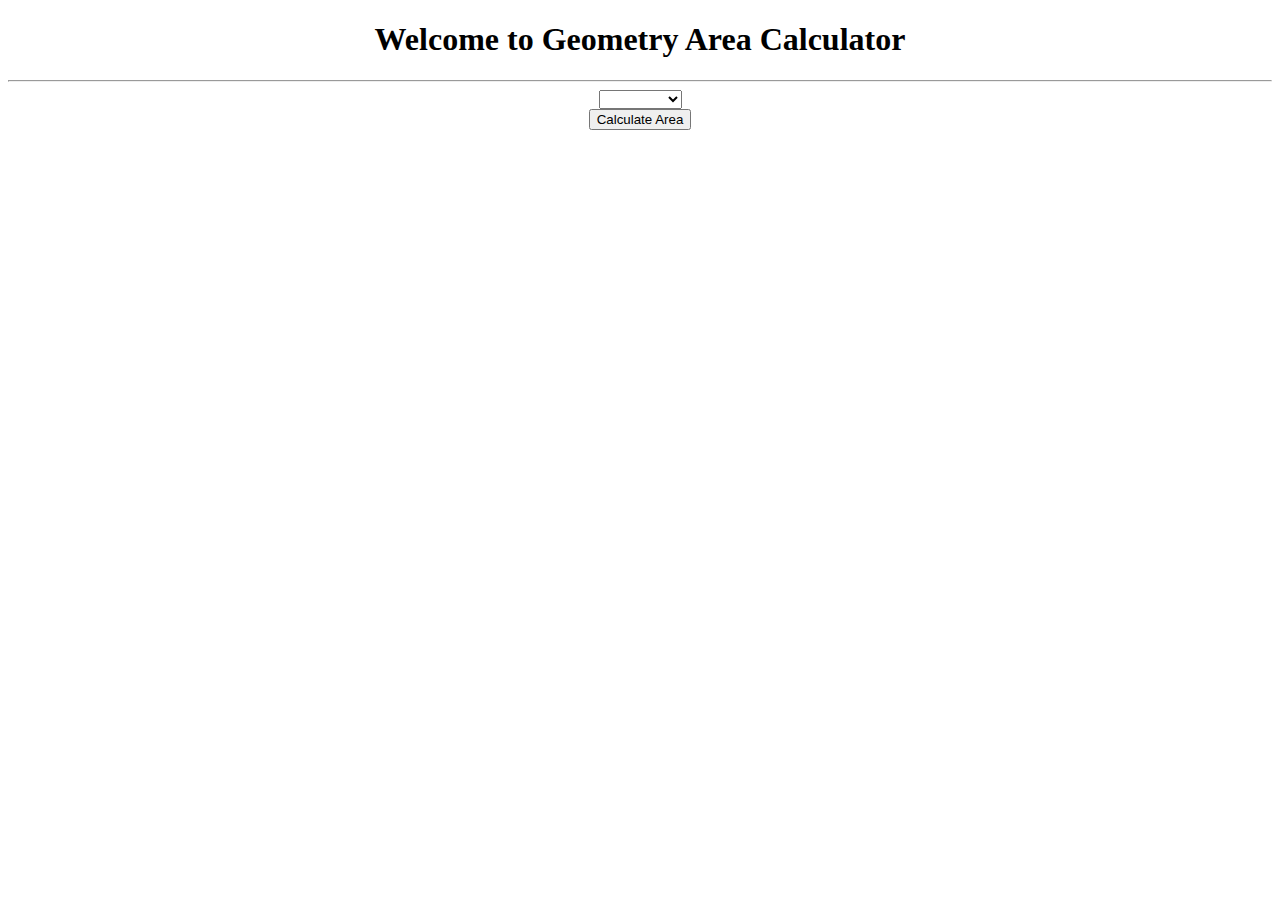
==== project.html @ 10c7d244 "updating html" ====
<!DOCTYPE html>
<html lang="en">
<head>
    <meta charset="UTF-8">
    <meta name="viewport" content="width=device-width, initial-scale=1.0">
    <link rel="stylesheet" href="styles/style.css">
    <title>Geometry Calculator</title>
</head>
<body>
    <header>
        <h1>Welcome to Geometry Area Calculator</h1>
        <hr/>
    </header>
    <main>

        <select id="shapeSelect" onchange="filterShapes(geometryDeets)">
            <option value="none"></option>
            <option value="rectangle">Rectangle</option>
            <option value="circle">Circle</option>
            <option value="triangle">Triangle</option>
        </select>
        <div id="geometry">
        
        </div>
        
        <button onclick="calculateArea()">Calculate Area</button>
        
        <div id="result"></div>
    </main>
    <footer>

    </footer>
    <script src="scripts/project_main.js"></script>
</body>
</html>
---- styles/style.css ----
body{
    text-align: center;
}
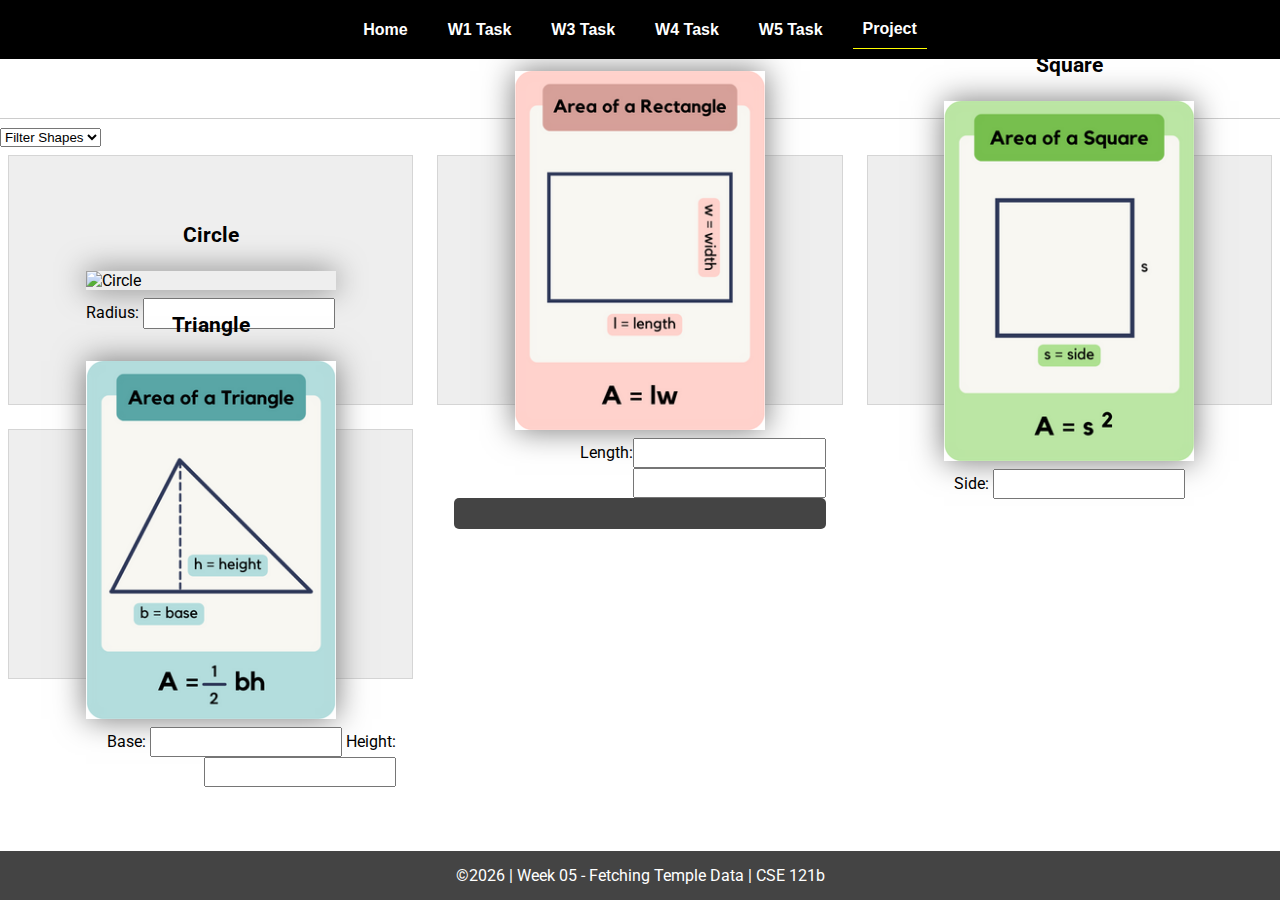
==== commit 72e7c11e: "JSON" ====
--- a/project.html
+++ b/project.html
@@ -1,35 +1,54 @@
 <!DOCTYPE html>
 <html lang="en">
+
 <head>
-    <meta charset="UTF-8">
-    <meta name="viewport" content="width=device-width, initial-scale=1.0">
-    <link rel="stylesheet" href="styles/style.css">
-    <title>Geometry Calculator</title>
+  <meta charset="UTF-8">
+  <meta name="viewport" content="width=device-width, initial-scale=1.0">
+  <title>CSE 121b | W05: Programming Tasks</title>
+  <link rel="preconnect" href="https://fonts.googleapis.com">
+  <link rel="preconnect" href="https://fonts.gstatic.com" crossorigin>
+  <link href="https://fonts.googleapis.com/css2?family=Roboto:wght@400;600&display=swap"
+    rel="stylesheet">
+  <link rel="stylesheet" href="styles/style.css">
 </head>
+
 <body>
-    <header>
-        <h1>Welcome to Geometry Area Calculator</h1>
-        <hr/>
-    </header>
-    <main>
+  <nav>
+    <ul id="menu">
+      <li><a id="toggleMenu">&equiv;</a></li>
+      <li><a href="index.html">Home</a></li>
+      <li><a href="w01-task.html">W1 Task</a></li>
+      <li><a href="w03-task.html">W3 Task</a></li>
+      <li><a href="w04-task.html">W4 Task</a></li>
+      <li><a href="w05-task.html">W5 Task</a></li>
+      <li><a href="project.html" class="active">Project</a></li>
+    </ul>
+  </nav>
+  <main id="gridly">
+    <h1>Area Calculator</h1>
+    <!-- <h2>Fetch(): Some Latter-day Temples</h2> -->
 
-        <select id="shapeSelect" onchange="filterShapes(geometryDeets)">
-            <option value="none"></option>
-            <option value="rectangle">Rectangle</option>
-            <option value="circle">Circle</option>
-            <option value="triangle">Triangle</option>
-        </select>
-        <div id="geometry">
-        
-        </div>
-        
-        <button onclick="calculateArea()">Calculate Area</button>
-        
-        <div id="result"></div>
-    </main>
-    <footer>
+    <select id="filtered" title="Choose a data filter.">
+      <option value="" disabled selected>Filter Shapes</option>
+      <option value="rectangle">Rectangle</option>
+      <option value="circle">Circle</option>
+      <option value="square">Square</option>
+      <option value="triangle">Triangle</option>
+    </select>
 
-    </footer>
-    <script src="scripts/project_main.js"></script>
+    <div id="geometry">
+    </div>
+  </main>
+
+
+  <footer>
+    &copy;<span id="year"></span> | Week 05 - Fetching Temple Data | CSE 121b
+  </footer>
+  <script src="scripts/main.js"></script>
+  <script>
+    document.getElementById("year").innerHTML = new Date().getFullYear();
+  </script>
+  <script src="scripts/project_main.js"></script>
 </body>
+
 </html>--- a/styles/style.css
+++ b/styles/style.css
@@ -1,3 +1,315 @@
-body{
-    text-align: center;
+/* Universal Selector */
+* {
+    margin: 0;
+    padding: 0;
+    box-sizing: border-box;
+}
+
+/* HTML Selectors */
+body {
+    font-family: 'Roboto', Helvetica, sans-serif;
+}
+
+nav {
+    background-color: black;
+    width: 100%;
+    position: fixed;
+    top: 0;
+}
+
+nav ul {
+    display: flex;
+    flex-direction: column;
+    align-items: center;
+    max-width: -moz-fit-content;
+    max-width: fit-content;
+    margin: 0 auto;
+}
+
+nav ul li {
+    flex: 1 1 auto;
+}
+
+nav ul li:first-child {
+    display: block;
+    font-size: 2rem;
+}
+
+nav ul li:first-child a {
+    padding: 1px 10px;
+}
+
+nav ul li {
+    display: none;
+    list-style: none;
+    margin: 10px;
+}
+
+nav ul li a {
+    display: block;
+    padding: 10px;
+    text-decoration: none;
+    font-weight: 600;
+    color: white;
+    text-align: center;
+    font-family: 'Arial Narrow', Arial, sans-serif;
+}
+
+nav ul li a:hover {
+    background-color: #efefef;
+    color: black;
+}
+
+h1,
+h2 {
+    text-align: center;
+    margin: 1rem 0 .5rem;
+}
+
+h1 {
+    border-bottom: 1px solid #ccc;
+}
+
+#gridly h1 {
+    margin-top: 80px;
+}
+
+h2 {
+    font-size: 1.5rem;
+    color: navy;
+    text-align: center;
+    margin-top: 25px;
+}
+
+h3 {
+    font-size: 1.3rem;
+    margin-bottom: 1rem;
+}
+
+header {
+    margin-top: 70px;
+}
+
+picture {
+    margin: 0 auto;
+}
+
+picture img {
+    width: 240px;
+    height: auto;
+    border-radius: 5%;
+    border: 1px solid #ccc;
+    box-shadow: 0 0 30px #777;
+}
+
+section {
+    display: flex;
+    flex-direction: column;
+    align-items: center;
+    margin: 0 auto 1rem;
+    border: 1px solid rgba(0, 0, 0, .1);
+    padding: 1rem;
+    background-color: #eee;
+}
+
+article {
+    margin-bottom: 1rem;
+}
+
+article div {
+    margin-bottom: .5rem;
+    text-align: right;
+}
+
+label {
+    padding: .35rem;
+}
+
+input {
+    padding: .35rem;
+}
+
+input[type="button"] {
+    padding: .5rem;
+    background-color: #444;
+    color: white;
+    border: none;
+    border-radius: 5px;
+    cursor: pointer;
+    width: 100%
+}
+
+input[type="checkbox"] {
+    width: 25px;
+    height: 25px;
+}
+
+dt {
+    font-weight: 700;
+}
+
+dt::before {
+    content: "🏘️ ";
+}
+
+dd {
+    margin: 0 0 .5rem 2rem;
+    font-size: smaller;
+}
+
+footer {
+    background-color: #444;
+    color: white;
+    padding: 15px;
+    text-align: center;
+    width: 100%;
+    position: fixed;
+    bottom: 0;
+}
+
+/* Class Selectors */
+.active {
+    border-bottom: 1px solid yellow;
+}
+
+.open li {
+    display: block;
+}
+
+.block {
+    display: block;
+}
+
+.larger {
+    font-size: larger;
+    color: red;
+}
+
+.right {
+    width: 100%;
+    text-align: right;
+}
+
+.middle {
+    display: flex;
+    align-items: center;
+    justify-content: right;
+    gap: 1rem;
+}
+
+/* ID Selectors */
+
+#home {
+    margin-top: 125px;
+    display: grid;
+    grid-template-columns: 1fr;
+    grid-gap: 20px;
+    align-items: center;
+    justify-content: center;
+}
+
+
+#section1 {
+    background-color: rgb(225, 250, 225, .5);
+}
+
+#section2 {
+    background-color: rgba(200, 200, 250, 0.5);
+
+}
+
+#section2 div {
+    margin-bottom: 1rem;
+}
+
+#section3 {
+    background-color: rgb(250, 225, 250, .5);
+}
+
+#sortBy {
+    appearance: none;
+    display: flex;
+    padding: .5rem;
+    background-color: #eee;
+    color: #444;
+    font-weight: 700;
+    margin: 1rem auto;
+    width: 200px;
+    border: 1px solid rgba(0, 0, 0, .2);
+    text-align: center;
+}
+
+#sortBy option:disabled {
+    font-style: italic;
+    padding: 1rem;
+    background-color: #111;
+    color: #eee;
+}
+
+#geometry {
+    display: grid;
+    grid-template-columns: repeat(auto-fit, minmax(320px, 1fr));
+    grid-gap: .5rem;
+    align-items: center;
+    margin-bottom: 3rem;
+}
+
+#geometry article {
+    height: 250px;
+    margin: .5rem;
+    border: 1px solid rgba(0, 0, 0, .1);
+    padding: 1rem;
+    background-color: #eee;
+    display: flex;
+    flex-direction: column;
+    align-items: center;
+    justify-content: center;
+}
+
+#geometry h4 {
+    color: navy;
+    font-size: smaller;
+}
+
+
+#geometry img {
+    width: 250px;
+    height: auto;
+    box-shadow: 0 0 30px #777;
+    margin: .5rem;
+}
+
+/* Media Queries */
+@media only screen and (min-width: 32.5em) {
+    nav ul {
+        flex-direction: row;
+    }
+
+    nav ul li:first-child {
+        display: none;
+    }
+
+    nav ul li {
+        display: block;
+    }
+
+    section {
+        min-width: 300px;
+    }
+
+    #home {
+        margin: 100px auto 20px;
+        grid-template-columns: 250px 1fr;
+        max-width: -moz-fit-content;
+        max-width: fit-content;
+    }
+
+    #task3 {
+        display: grid;
+        grid-template-columns: 1fr 1fr;
+        grid-gap: 5px;
+        margin: 0 auto;
+        max-width: 950px;
+    }
+
 }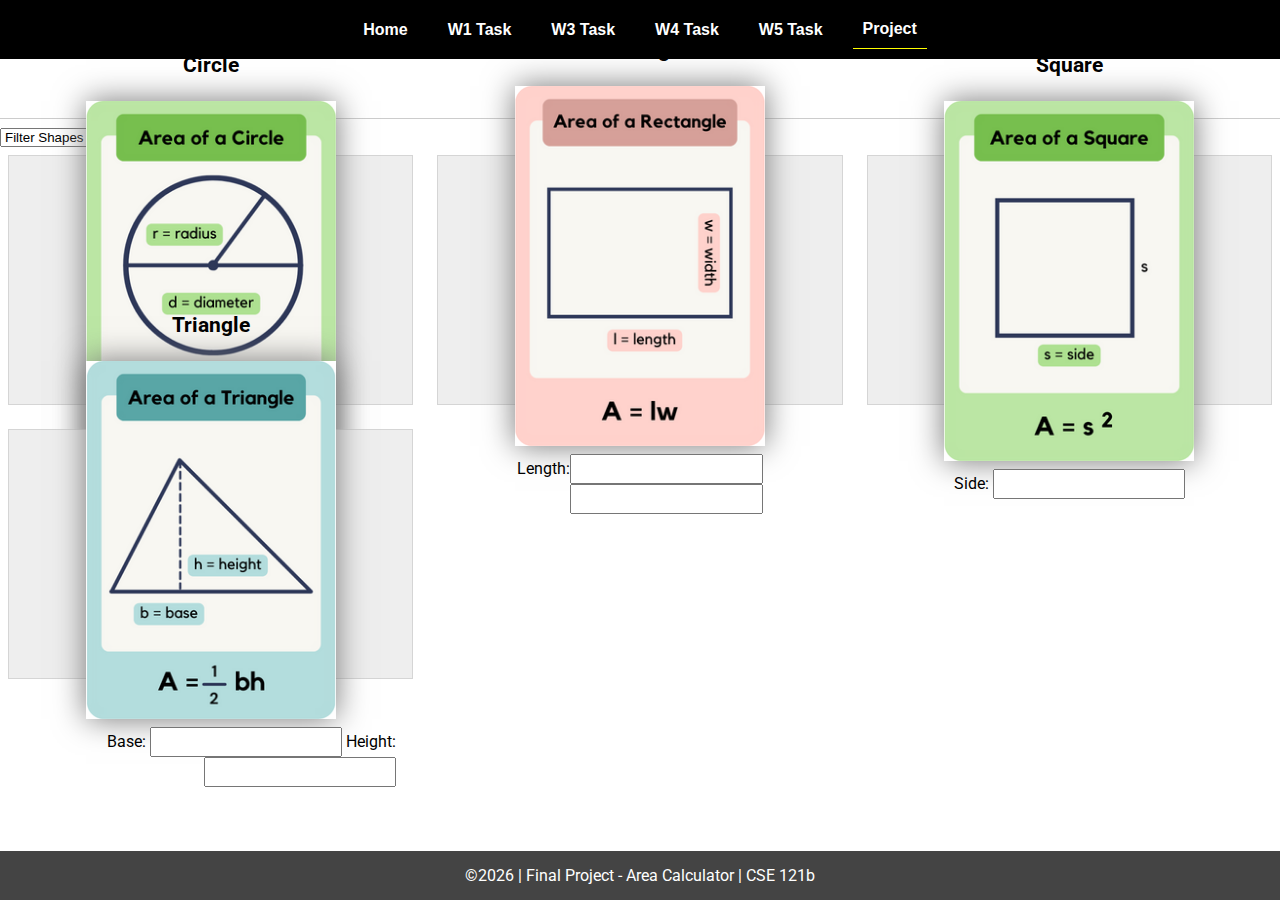
==== commit 1760dda5: "change" ====
--- a/project.html
+++ b/project.html
@@ -42,7 +42,7 @@
 
 
   <footer>
-    &copy;<span id="year"></span> | Week 05 - Fetching Temple Data | CSE 121b
+    &copy;<span id="year"></span> | Final Project - Area Calculator | CSE 121b
   </footer>
   <script src="scripts/main.js"></script>
   <script>
--- a/styles/style.css
+++ b/styles/style.css
@@ -95,7 +95,7 @@
 }
 
 picture img {
-    width: 240px;
+    width: 100px;
     height: auto;
     border-radius: 5%;
     border: 1px solid #ccc;
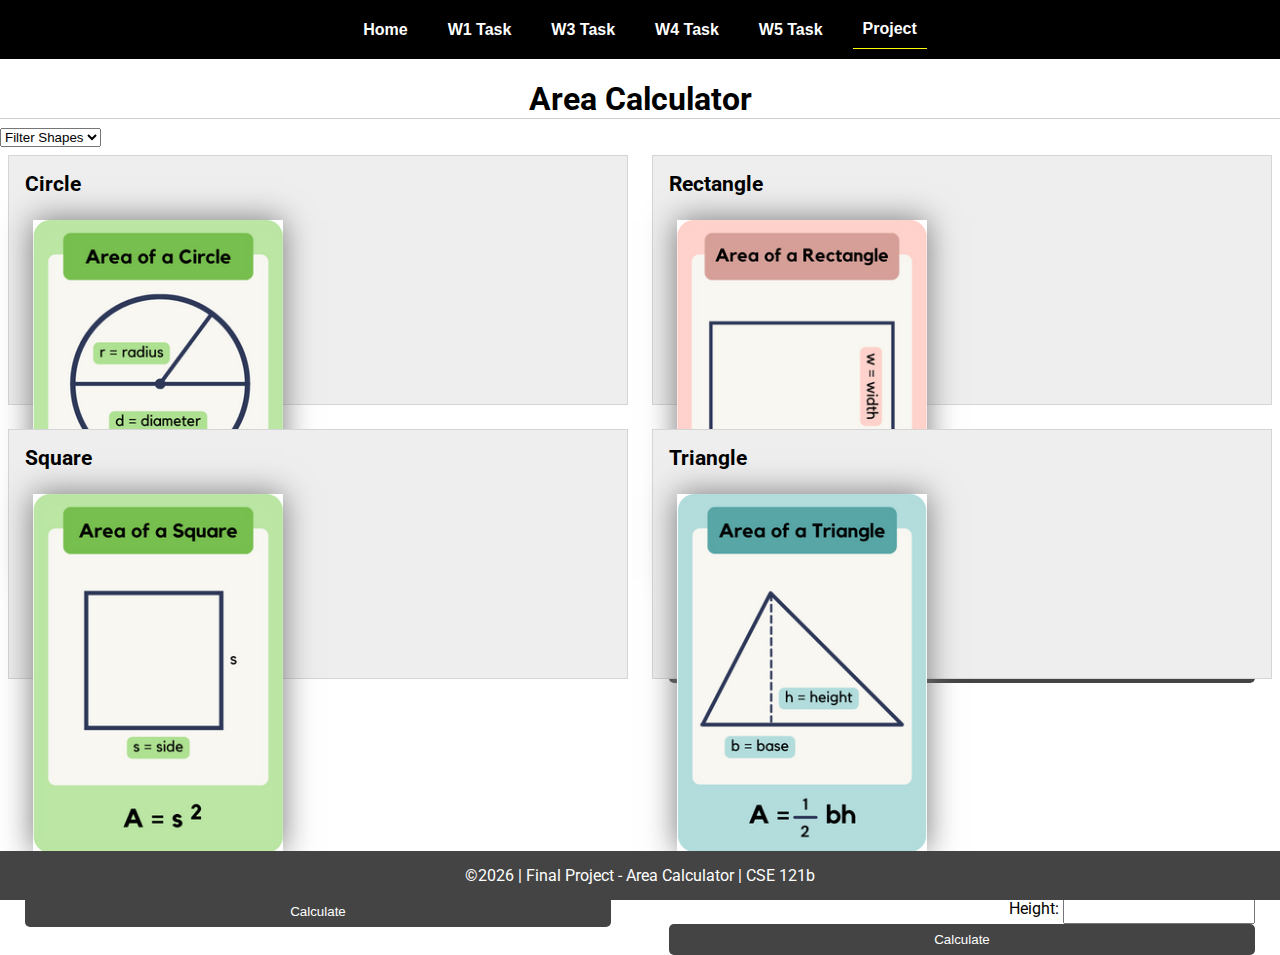
==== commit 0f0a2910: "adding button" ====
--- a/project.html
+++ b/project.html
@@ -37,6 +37,7 @@
     </select>
 
     <div id="geometry">
+      
     </div>
   </main>
 
--- a/styles/style.css
+++ b/styles/style.css
@@ -248,7 +248,7 @@
 
 #geometry {
     display: grid;
-    grid-template-columns: repeat(auto-fit, minmax(320px, 1fr));
+    grid-template-columns: 1fr 1fr;
     grid-gap: .5rem;
     align-items: center;
     margin-bottom: 3rem;
@@ -260,10 +260,6 @@
     border: 1px solid rgba(0, 0, 0, .1);
     padding: 1rem;
     background-color: #eee;
-    display: flex;
-    flex-direction: column;
-    align-items: center;
-    justify-content: center;
 }
 
 #geometry h4 {
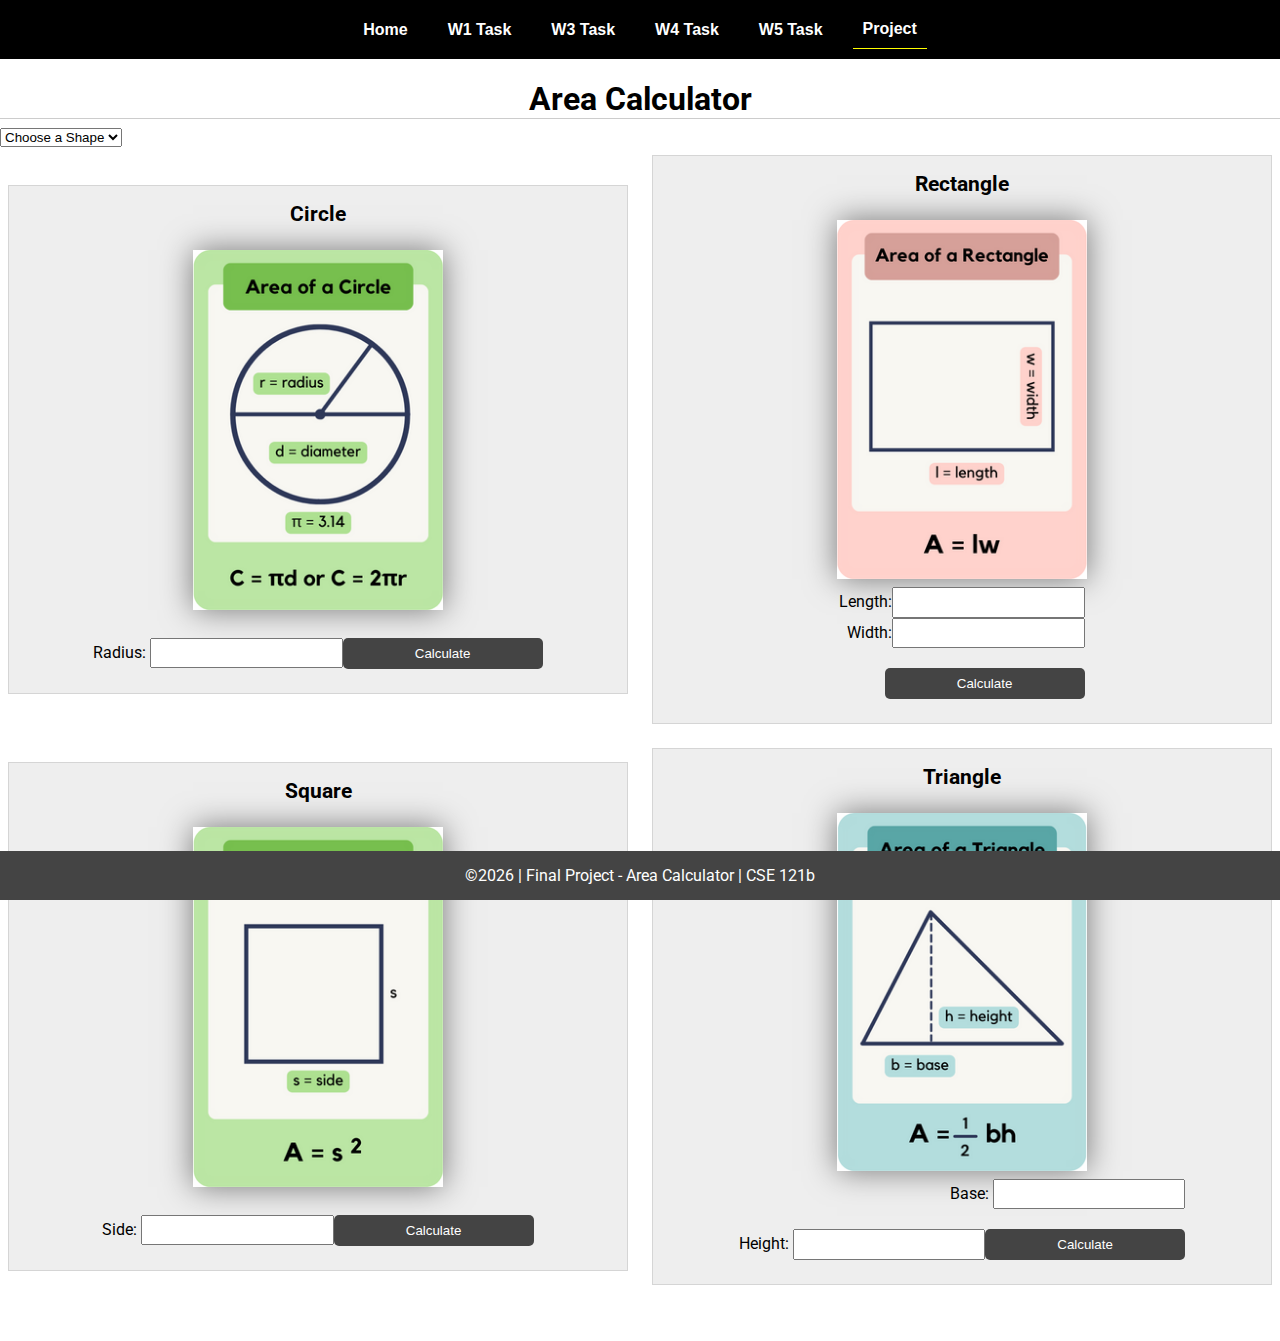
==== commit 61cef99f: "adding result" ====
--- a/project.html
+++ b/project.html
@@ -29,7 +29,7 @@
     <!-- <h2>Fetch(): Some Latter-day Temples</h2> -->
 
     <select id="filtered" title="Choose a data filter.">
-      <option value="" disabled selected>Filter Shapes</option>
+      <option value="" disabled selected>Choose a Shape</option>
       <option value="rectangle">Rectangle</option>
       <option value="circle">Circle</option>
       <option value="square">Square</option>
@@ -38,6 +38,9 @@
 
     <div id="geometry">
       
+    </div>
+    <div id="result">
+
     </div>
   </main>
 
--- a/styles/style.css
+++ b/styles/style.css
@@ -136,7 +136,8 @@
     border: none;
     border-radius: 5px;
     cursor: pointer;
-    width: 100%
+    width: 30%;
+    margin-top:20px
 }
 
 input[type="checkbox"] {
@@ -255,11 +256,15 @@
 }
 
 #geometry article {
-    height: 250px;
+
     margin: .5rem;
     border: 1px solid rgba(0, 0, 0, .1);
     padding: 1rem;
     background-color: #eee;
+    display: flex;
+    flex-direction: column;
+    align-items: center;
+    justify-content: center;
 }
 
 #geometry h4 {
@@ -273,6 +278,11 @@
     height: auto;
     box-shadow: 0 0 30px #777;
     margin: .5rem;
+}
+
+#calc
+{
+    width:200px;
 }
 
 /* Media Queries */
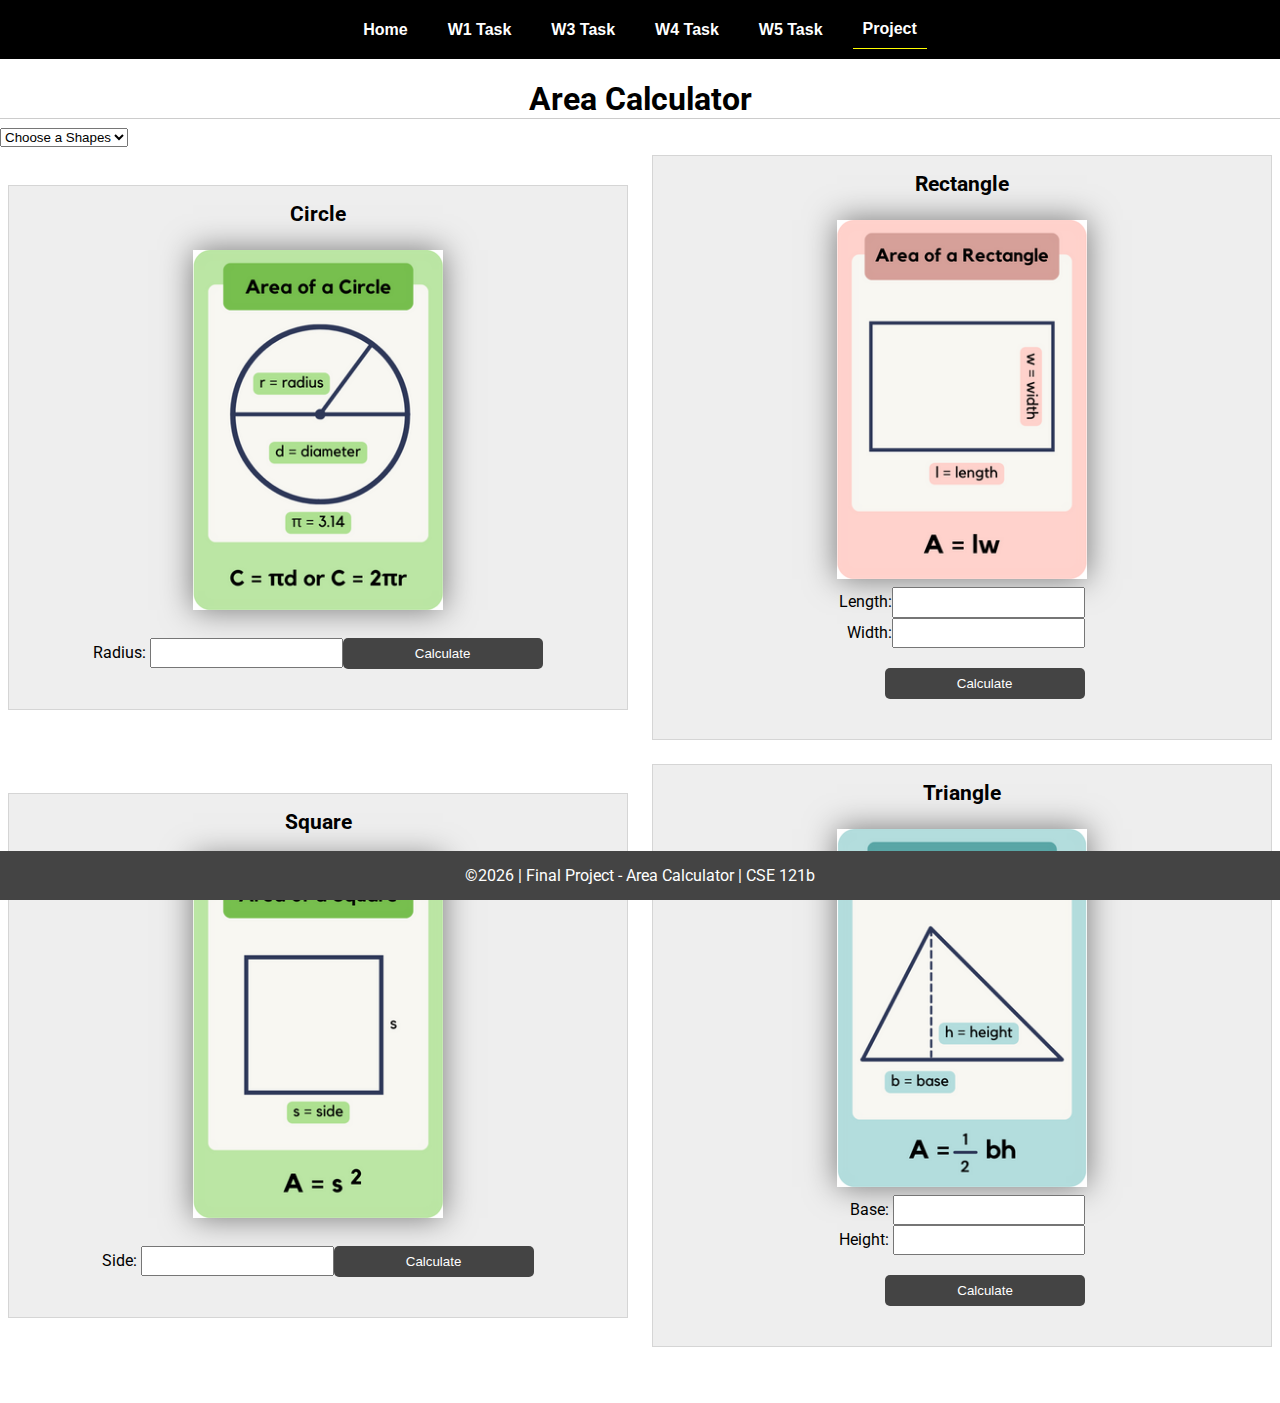
==== commit acaa0528: "adding result" ====
--- a/project.html
+++ b/project.html
@@ -29,7 +29,7 @@
     <!-- <h2>Fetch(): Some Latter-day Temples</h2> -->
 
     <select id="filtered" title="Choose a data filter.">
-      <option value="" disabled selected>Choose a Shape</option>
+      <option value="" disabled selected>Choose a Shapes</option>
       <option value="rectangle">Rectangle</option>
       <option value="circle">Circle</option>
       <option value="square">Square</option>
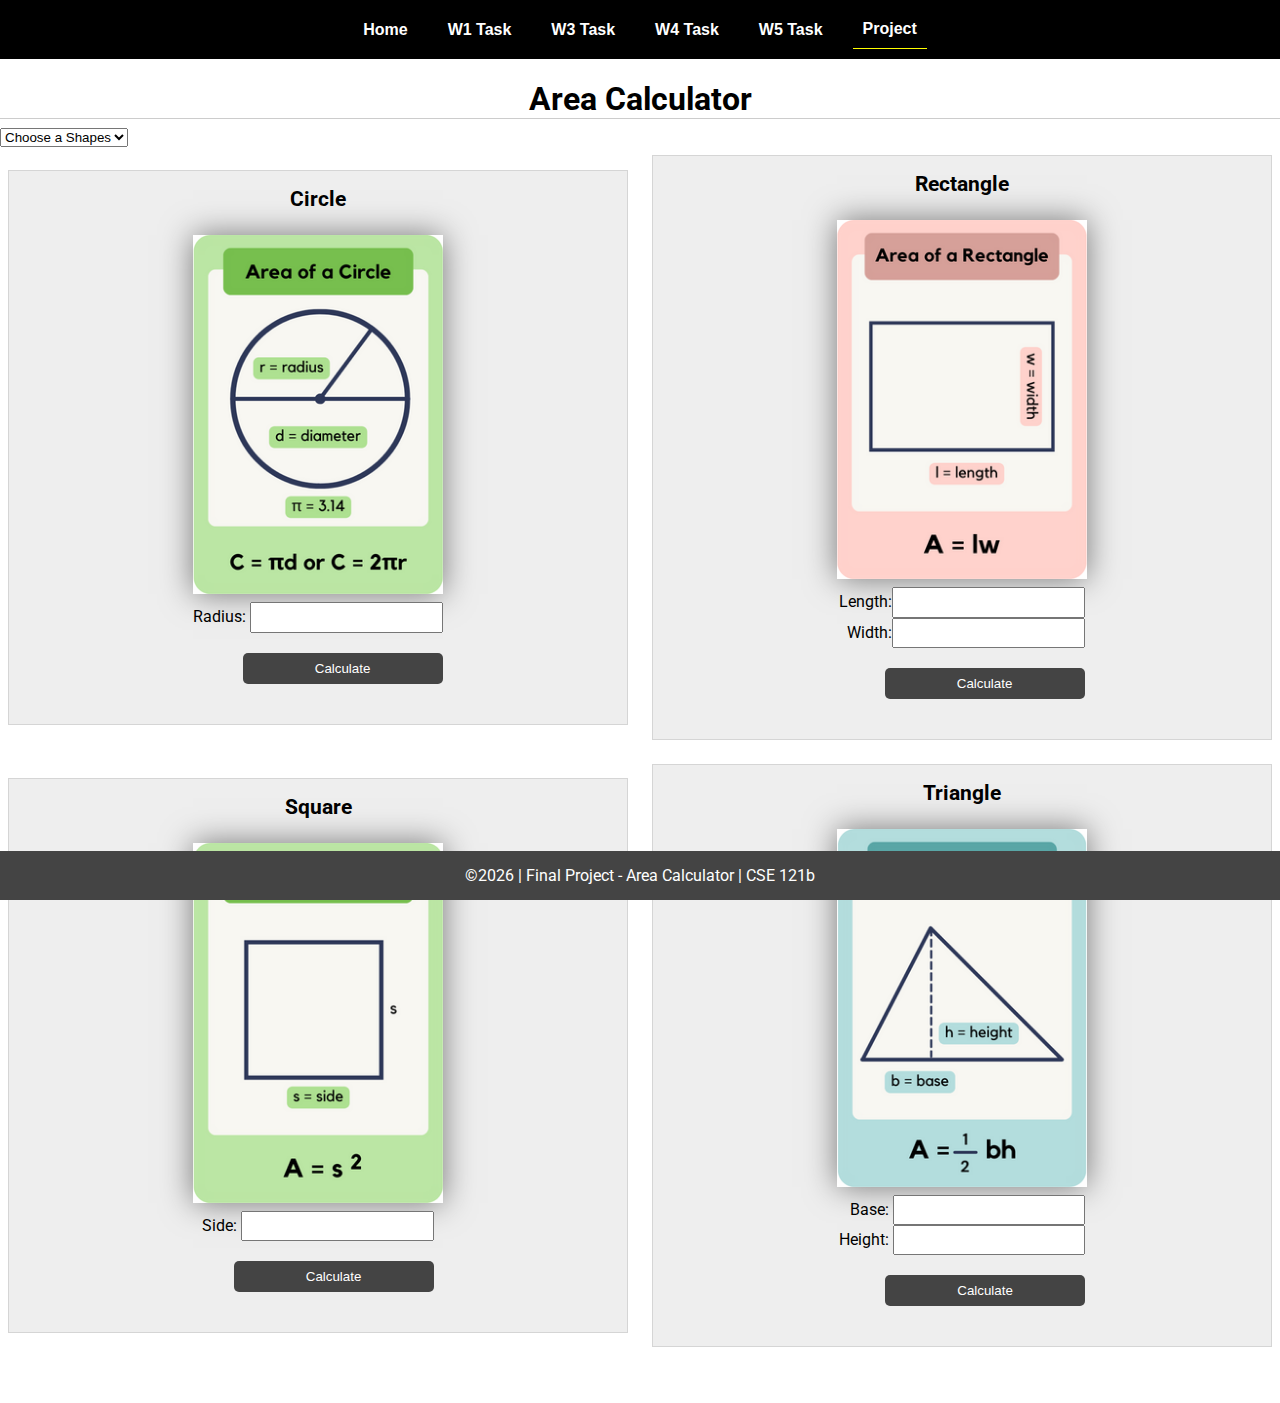
==== commit 01fc5d33: "fixing js" ====
--- a/project.html
+++ b/project.html
@@ -39,9 +39,6 @@
     <div id="geometry">
       
     </div>
-    <div id="result">
-
-    </div>
   </main>
 
 
